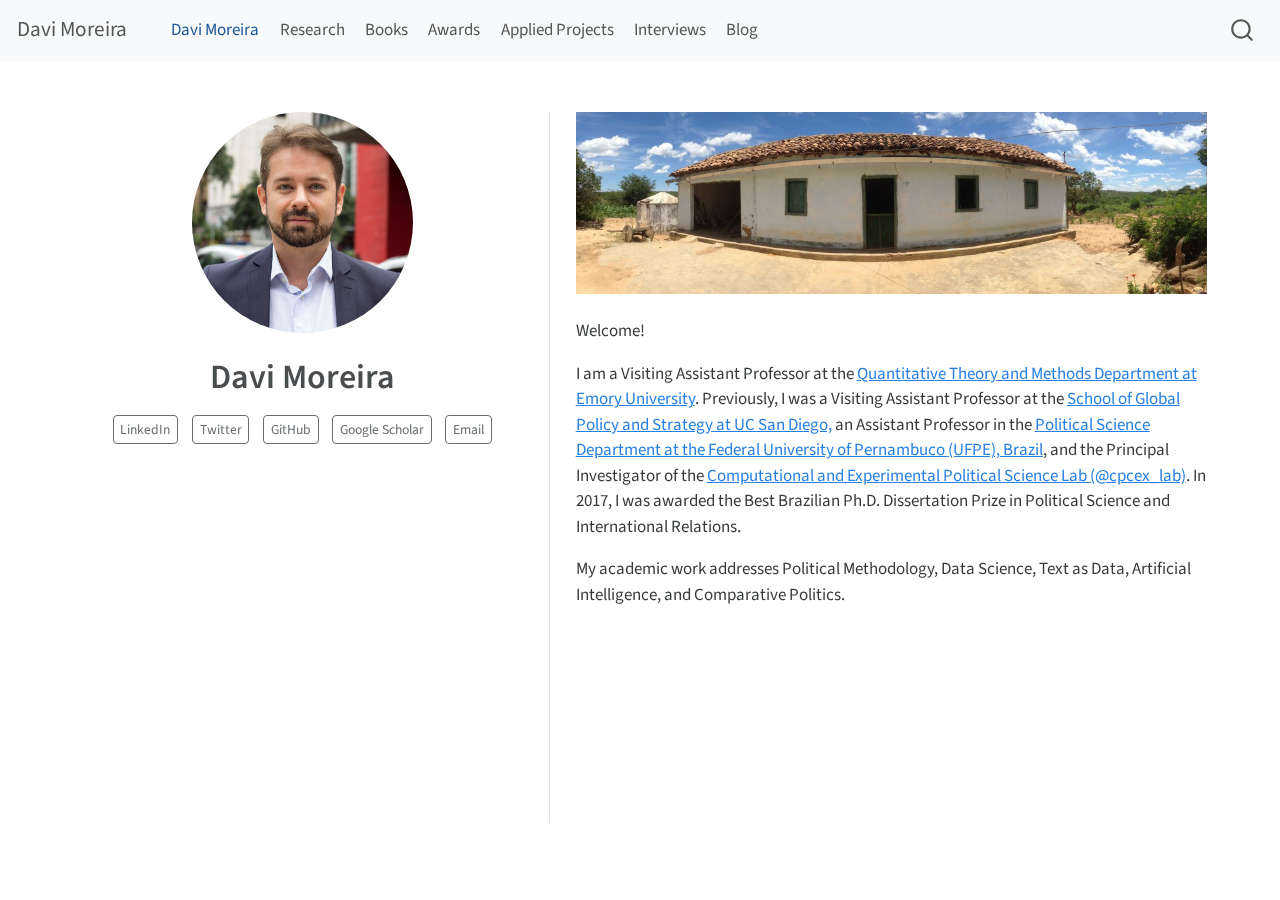
==== docs/index.html @ ae3ad975 "removing home button" ====
<!DOCTYPE html>
<html xmlns="http://www.w3.org/1999/xhtml" lang="en" xml:lang="en"><head>

<meta charset="utf-8">
<meta name="generator" content="quarto-1.3.450">

<meta name="viewport" content="width=device-width, initial-scale=1.0, user-scalable=yes">


<title>Davi Moreira</title>
<style>
code{white-space: pre-wrap;}
span.smallcaps{font-variant: small-caps;}
div.columns{display: flex; gap: min(4vw, 1.5em);}
div.column{flex: auto; overflow-x: auto;}
div.hanging-indent{margin-left: 1.5em; text-indent: -1.5em;}
ul.task-list{list-style: none;}
ul.task-list li input[type="checkbox"] {
  width: 0.8em;
  margin: 0 0.8em 0.2em -1em; /* quarto-specific, see https://github.com/quarto-dev/quarto-cli/issues/4556 */ 
  vertical-align: middle;
}
</style>


<script src="site_libs/quarto-nav/quarto-nav.js"></script>
<script src="site_libs/quarto-nav/headroom.min.js"></script>
<script src="site_libs/clipboard/clipboard.min.js"></script>
<script src="site_libs/quarto-search/autocomplete.umd.js"></script>
<script src="site_libs/quarto-search/fuse.min.js"></script>
<script src="site_libs/quarto-search/quarto-search.js"></script>
<meta name="quarto:offset" content="./">
<script src="site_libs/quarto-html/quarto.js"></script>
<script src="site_libs/quarto-html/popper.min.js"></script>
<script src="site_libs/quarto-html/tippy.umd.min.js"></script>
<link href="site_libs/quarto-html/tippy.css" rel="stylesheet">
<link href="site_libs/quarto-html/quarto-syntax-highlighting.css" rel="stylesheet" id="quarto-text-highlighting-styles">
<script src="site_libs/bootstrap/bootstrap.min.js"></script>
<link href="site_libs/bootstrap/bootstrap-icons.css" rel="stylesheet">
<link href="site_libs/bootstrap/bootstrap.min.css" rel="stylesheet" id="quarto-bootstrap" data-mode="light">
<script id="quarto-search-options" type="application/json">{
  "location": "navbar",
  "copy-button": false,
  "collapse-after": 3,
  "panel-placement": "end",
  "type": "overlay",
  "limit": 20,
  "language": {
    "search-no-results-text": "No results",
    "search-matching-documents-text": "matching documents",
    "search-copy-link-title": "Copy link to search",
    "search-hide-matches-text": "Hide additional matches",
    "search-more-match-text": "more match in this document",
    "search-more-matches-text": "more matches in this document",
    "search-clear-button-title": "Clear",
    "search-detached-cancel-button-title": "Cancel",
    "search-submit-button-title": "Submit",
    "search-label": "Search"
  }
}</script>


<link rel="stylesheet" href="styles.css">
</head>

<body class="nav-fixed">

<div id="quarto-search-results"></div>
  <header id="quarto-header" class="headroom fixed-top">
    <nav class="navbar navbar-expand-lg navbar-dark ">
      <div class="navbar-container container-fluid">
      <div class="navbar-brand-container">
    <a class="navbar-brand" href="./index.html">
    <span class="navbar-title">Davi Moreira</span>
    </a>
  </div>
            <div id="quarto-search" class="" title="Search"></div>
          <button class="navbar-toggler" type="button" data-bs-toggle="collapse" data-bs-target="#navbarCollapse" aria-controls="navbarCollapse" aria-expanded="false" aria-label="Toggle navigation" onclick="if (window.quartoToggleHeadroom) { window.quartoToggleHeadroom(); }">
  <span class="navbar-toggler-icon"></span>
</button>
          <div class="collapse navbar-collapse" id="navbarCollapse">
            <ul class="navbar-nav navbar-nav-scroll me-auto">
  <li class="nav-item">
    <a class="nav-link active" href="./index.html" rel="" target="" aria-current="page">
 <span class="menu-text">Davi Moreira</span></a>
  </li>  
  <li class="nav-item">
    <a class="nav-link" href="./research.html" rel="" target="">
 <span class="menu-text">Research</span></a>
  </li>  
  <li class="nav-item">
    <a class="nav-link" href="./books.html" rel="" target="">
 <span class="menu-text">Books</span></a>
  </li>  
  <li class="nav-item">
    <a class="nav-link" href="./awards.html" rel="" target="">
 <span class="menu-text">Awards</span></a>
  </li>  
  <li class="nav-item">
    <a class="nav-link" href="./applied_projects.html" rel="" target="">
 <span class="menu-text">Applied Projects</span></a>
  </li>  
  <li class="nav-item">
    <a class="nav-link" href="./interviews.html" rel="" target="">
 <span class="menu-text">Interviews</span></a>
  </li>  
  <li class="nav-item">
    <a class="nav-link" href="./blog.html" rel="" target="">
 <span class="menu-text">Blog</span></a>
  </li>  
</ul>
            <div class="quarto-navbar-tools ms-auto">
</div>
          </div> <!-- /navcollapse -->
      </div> <!-- /container-fluid -->
    </nav>
</header>
<!-- content -->
<div id="quarto-content" class="quarto-container page-columns page-rows-contents page-layout-full page-navbar">
<!-- sidebar -->
<!-- margin-sidebar -->
    
<!-- main -->
<div class="quarto-about-trestles column-page">
  <div class="about-entity">
    <img src="headshot.JPG" class="about-image
  round " style="height: 13em; width: 13em;">
<header id="title-block-header" class="quarto-title-block default">
<div class="quarto-title">
<h1 class="title">Davi Moreira</h1>
</div>
<div class="quarto-title-meta">
  </div>
</header>
    <div class="about-links">
  <a href="https://www.linkedin.com/in/davimoreira/" class="about-link" rel="" target="">
     <span class="about-link-text">LinkedIn</span>
  </a>
  <a href="https://twitter.com/davicmoreira" class="about-link" rel="" target="">
     <span class="about-link-text">Twitter</span>
  </a>
  <a href="https://github.com/davi-moreira" class="about-link" rel="" target="">
     <span class="about-link-text">GitHub</span>
  </a>
  <a href="https://scholar.google.com.br/citations?hl=pt-BR&amp;user=dS9bbdMAAAAJ" class="about-link" rel="" target="">
     <span class="about-link-text">Google Scholar</span>
  </a>
  <a href="mailto:davi.moreira@emory.edu" class="about-link" rel="" target="">
     <span class="about-link-text">Email</span>
  </a>
</div>
  </div>
  <div class="about-contents"><main class="content column-page" id="quarto-document-content">
<!--- https://ucsb-meds.github.io/creating-quarto-websites/#publish-your-site-with-github-pages --->
<div class="quarto-figure quarto-figure-center">
<figure class="figure">
<p><img src="casa_condeuba.jpeg" class="img-fluid figure-img"></p>
</figure>
</div>
<p>Welcome!</p>
<p>I am a Visiting Assistant Professor at the <a href="https://quantitative.emory.edu/index.html">Quantitative Theory and Methods Department at Emory University</a>. Previously, I was a Visiting Assistant Professor at the <a href="https://gps.ucsd.edu/">School of Global Policy and Strategy at UC San Diego,</a> an Assistant Professor in the <a href="https://www.ufpe.br/dcp">Political Science Department at the Federal University of Pernambuco (UFPE), Brazil</a>, and the Principal Investigator of the <a href="https://cpcex-lab.rbind.io/en/">Computational and Experimental Political Science Lab (@cpcex_lab)</a>. In 2017, I was awarded the Best Brazilian Ph.D.&nbsp;Dissertation Prize in Political Science and International Relations.</p>
<p>My academic work addresses Political Methodology, Data Science, Text as Data, Artificial Intelligence, and Comparative Politics.</p>


</main></div>
</div>
 <!-- /main -->
<script id="quarto-html-after-body" type="application/javascript">
window.document.addEventListener("DOMContentLoaded", function (event) {
  const toggleBodyColorMode = (bsSheetEl) => {
    const mode = bsSheetEl.getAttribute("data-mode");
    const bodyEl = window.document.querySelector("body");
    if (mode === "dark") {
      bodyEl.classList.add("quarto-dark");
      bodyEl.classList.remove("quarto-light");
    } else {
      bodyEl.classList.add("quarto-light");
      bodyEl.classList.remove("quarto-dark");
    }
  }
  const toggleBodyColorPrimary = () => {
    const bsSheetEl = window.document.querySelector("link#quarto-bootstrap");
    if (bsSheetEl) {
      toggleBodyColorMode(bsSheetEl);
    }
  }
  toggleBodyColorPrimary();  
  const isCodeAnnotation = (el) => {
    for (const clz of el.classList) {
      if (clz.startsWith('code-annotation-')) {                     
        return true;
      }
    }
    return false;
  }
  const clipboard = new window.ClipboardJS('.code-copy-button', {
    text: function(trigger) {
      const codeEl = trigger.previousElementSibling.cloneNode(true);
      for (const childEl of codeEl.children) {
        if (isCodeAnnotation(childEl)) {
          childEl.remove();
        }
      }
      return codeEl.innerText;
    }
  });
  clipboard.on('success', function(e) {
    // button target
    const button = e.trigger;
    // don't keep focus
    button.blur();
    // flash "checked"
    button.classList.add('code-copy-button-checked');
    var currentTitle = button.getAttribute("title");
    button.setAttribute("title", "Copied!");
    let tooltip;
    if (window.bootstrap) {
      button.setAttribute("data-bs-toggle", "tooltip");
      button.setAttribute("data-bs-placement", "left");
      button.setAttribute("data-bs-title", "Copied!");
      tooltip = new bootstrap.Tooltip(button, 
        { trigger: "manual", 
          customClass: "code-copy-button-tooltip",
          offset: [0, -8]});
      tooltip.show();    
    }
    setTimeout(function() {
      if (tooltip) {
        tooltip.hide();
        button.removeAttribute("data-bs-title");
        button.removeAttribute("data-bs-toggle");
        button.removeAttribute("data-bs-placement");
      }
      button.setAttribute("title", currentTitle);
      button.classList.remove('code-copy-button-checked');
    }, 1000);
    // clear code selection
    e.clearSelection();
  });
  function tippyHover(el, contentFn) {
    const config = {
      allowHTML: true,
      content: contentFn,
      maxWidth: 500,
      delay: 100,
      arrow: false,
      appendTo: function(el) {
          return el.parentElement;
      },
      interactive: true,
      interactiveBorder: 10,
      theme: 'quarto',
      placement: 'bottom-start'
    };
    window.tippy(el, config); 
  }
  const noterefs = window.document.querySelectorAll('a[role="doc-noteref"]');
  for (var i=0; i<noterefs.length; i++) {
    const ref = noterefs[i];
    tippyHover(ref, function() {
      // use id or data attribute instead here
      let href = ref.getAttribute('data-footnote-href') || ref.getAttribute('href');
      try { href = new URL(href).hash; } catch {}
      const id = href.replace(/^#\/?/, "");
      const note = window.document.getElementById(id);
      return note.innerHTML;
    });
  }
      let selectedAnnoteEl;
      const selectorForAnnotation = ( cell, annotation) => {
        let cellAttr = 'data-code-cell="' + cell + '"';
        let lineAttr = 'data-code-annotation="' +  annotation + '"';
        const selector = 'span[' + cellAttr + '][' + lineAttr + ']';
        return selector;
      }
      const selectCodeLines = (annoteEl) => {
        const doc = window.document;
        const targetCell = annoteEl.getAttribute("data-target-cell");
        const targetAnnotation = annoteEl.getAttribute("data-target-annotation");
        const annoteSpan = window.document.querySelector(selectorForAnnotation(targetCell, targetAnnotation));
        const lines = annoteSpan.getAttribute("data-code-lines").split(",");
        const lineIds = lines.map((line) => {
          return targetCell + "-" + line;
        })
        let top = null;
        let height = null;
        let parent = null;
        if (lineIds.length > 0) {
            //compute the position of the single el (top and bottom and make a div)
            const el = window.document.getElementById(lineIds[0]);
            top = el.offsetTop;
            height = el.offsetHeight;
            parent = el.parentElement.parentElement;
          if (lineIds.length > 1) {
            const lastEl = window.document.getElementById(lineIds[lineIds.length - 1]);
            const bottom = lastEl.offsetTop + lastEl.offsetHeight;
            height = bottom - top;
          }
          if (top !== null && height !== null && parent !== null) {
            // cook up a div (if necessary) and position it 
            let div = window.document.getElementById("code-annotation-line-highlight");
            if (div === null) {
              div = window.document.createElement("div");
              div.setAttribute("id", "code-annotation-line-highlight");
              div.style.position = 'absolute';
              parent.appendChild(div);
            }
            div.style.top = top - 2 + "px";
            div.style.height = height + 4 + "px";
            let gutterDiv = window.document.getElementById("code-annotation-line-highlight-gutter");
            if (gutterDiv === null) {
              gutterDiv = window.document.createElement("div");
              gutterDiv.setAttribute("id", "code-annotation-line-highlight-gutter");
              gutterDiv.style.position = 'absolute';
              const codeCell = window.document.getElementById(targetCell);
              const gutter = codeCell.querySelector('.code-annotation-gutter');
              gutter.appendChild(gutterDiv);
            }
            gutterDiv.style.top = top - 2 + "px";
            gutterDiv.style.height = height + 4 + "px";
          }
          selectedAnnoteEl = annoteEl;
        }
      };
      const unselectCodeLines = () => {
        const elementsIds = ["code-annotation-line-highlight", "code-annotation-line-highlight-gutter"];
        elementsIds.forEach((elId) => {
          const div = window.document.getElementById(elId);
          if (div) {
            div.remove();
          }
        });
        selectedAnnoteEl = undefined;
      };
      // Attach click handler to the DT
      const annoteDls = window.document.querySelectorAll('dt[data-target-cell]');
      for (const annoteDlNode of annoteDls) {
        annoteDlNode.addEventListener('click', (event) => {
          const clickedEl = event.target;
          if (clickedEl !== selectedAnnoteEl) {
            unselectCodeLines();
            const activeEl = window.document.querySelector('dt[data-target-cell].code-annotation-active');
            if (activeEl) {
              activeEl.classList.remove('code-annotation-active');
            }
            selectCodeLines(clickedEl);
            clickedEl.classList.add('code-annotation-active');
          } else {
            // Unselect the line
            unselectCodeLines();
            clickedEl.classList.remove('code-annotation-active');
          }
        });
      }
  const findCites = (el) => {
    const parentEl = el.parentElement;
    if (parentEl) {
      const cites = parentEl.dataset.cites;
      if (cites) {
        return {
          el,
          cites: cites.split(' ')
        };
      } else {
        return findCites(el.parentElement)
      }
    } else {
      return undefined;
    }
  };
  var bibliorefs = window.document.querySelectorAll('a[role="doc-biblioref"]');
  for (var i=0; i<bibliorefs.length; i++) {
    const ref = bibliorefs[i];
    const citeInfo = findCites(ref);
    if (citeInfo) {
      tippyHover(citeInfo.el, function() {
        var popup = window.document.createElement('div');
        citeInfo.cites.forEach(function(cite) {
          var citeDiv = window.document.createElement('div');
          citeDiv.classList.add('hanging-indent');
          citeDiv.classList.add('csl-entry');
          var biblioDiv = window.document.getElementById('ref-' + cite);
          if (biblioDiv) {
            citeDiv.innerHTML = biblioDiv.innerHTML;
          }
          popup.appendChild(citeDiv);
        });
        return popup.innerHTML;
      });
    }
  }
});
</script>
</div> <!-- /content -->



</body></html>
---- docs/site_libs/quarto-html/tippy.css ----
.tippy-box[data-animation=fade][data-state=hidden]{opacity:0}[data-tippy-root]{max-width:calc(100vw - 10px)}.tippy-box{position:relative;background-color:#333;color:#fff;border-radius:4px;font-size:14px;line-height:1.4;white-space:normal;outline:0;transition-property:transform,visibility,opacity}.tippy-box[data-placement^=top]>.tippy-arrow{bottom:0}.tippy-box[data-placement^=top]>.tippy-arrow:before{bottom:-7px;left:0;border-width:8px 8px 0;border-top-color:initial;transform-origin:center top}.tippy-box[data-placement^=bottom]>.tippy-arrow{top:0}.tippy-box[data-placement^=bottom]>.tippy-arrow:before{top:-7px;left:0;border-width:0 8px 8px;border-bottom-color:initial;transform-origin:center bottom}.tippy-box[data-placement^=left]>.tippy-arrow{right:0}.tippy-box[data-placement^=left]>.tippy-arrow:before{border-width:8px 0 8px 8px;border-left-color:initial;right:-7px;transform-origin:center left}.tippy-box[data-placement^=right]>.tippy-arrow{left:0}.tippy-box[data-placement^=right]>.tippy-arrow:before{left:-7px;border-width:8px 8px 8px 0;border-right-color:initial;transform-origin:center right}.tippy-box[data-inertia][data-state=visible]{transition-timing-function:cubic-bezier(.54,1.5,.38,1.11)}.tippy-arrow{width:16px;height:16px;color:#333}.tippy-arrow:before{content:"";position:absolute;border-color:transparent;border-style:solid}.tippy-content{position:relative;padding:5px 9px;z-index:1}
---- docs/site_libs/quarto-html/quarto-syntax-highlighting.css ----
/* quarto syntax highlight colors */
:root {
  --quarto-hl-ot-color: #003B4F;
  --quarto-hl-at-color: #657422;
  --quarto-hl-ss-color: #20794D;
  --quarto-hl-an-color: #5E5E5E;
  --quarto-hl-fu-color: #4758AB;
  --quarto-hl-st-color: #20794D;
  --quarto-hl-cf-color: #003B4F;
  --quarto-hl-op-color: #5E5E5E;
  --quarto-hl-er-color: #AD0000;
  --quarto-hl-bn-color: #AD0000;
  --quarto-hl-al-color: #AD0000;
  --quarto-hl-va-color: #111111;
  --quarto-hl-bu-color: inherit;
  --quarto-hl-ex-color: inherit;
  --quarto-hl-pp-color: #AD0000;
  --quarto-hl-in-color: #5E5E5E;
  --quarto-hl-vs-color: #20794D;
  --quarto-hl-wa-color: #5E5E5E;
  --quarto-hl-do-color: #5E5E5E;
  --quarto-hl-im-color: #00769E;
  --quarto-hl-ch-color: #20794D;
  --quarto-hl-dt-color: #AD0000;
  --quarto-hl-fl-color: #AD0000;
  --quarto-hl-co-color: #5E5E5E;
  --quarto-hl-cv-color: #5E5E5E;
  --quarto-hl-cn-color: #8f5902;
  --quarto-hl-sc-color: #5E5E5E;
  --quarto-hl-dv-color: #AD0000;
  --quarto-hl-kw-color: #003B4F;
}

/* other quarto variables */
:root {
  --quarto-font-monospace: SFMono-Regular, Menlo, Monaco, Consolas, "Liberation Mono", "Courier New", monospace;
}

pre > code.sourceCode > span {
  color: #003B4F;
}

code span {
  color: #003B4F;
}

code.sourceCode > span {
  color: #003B4F;
}

div.sourceCode,
div.sourceCode pre.sourceCode {
  color: #003B4F;
}

code span.ot {
  color: #003B4F;
  font-style: inherit;
}

code span.at {
  color: #657422;
  font-style: inherit;
}

code span.ss {
  color: #20794D;
  font-style: inherit;
}

code span.an {
  color: #5E5E5E;
  font-style: inherit;
}

code span.fu {
  color: #4758AB;
  font-style: inherit;
}

code span.st {
  color: #20794D;
  font-style: inherit;
}

code span.cf {
  color: #003B4F;
  font-style: inherit;
}

code span.op {
  color: #5E5E5E;
  font-style: inherit;
}

code span.er {
  color: #AD0000;
  font-style: inherit;
}

code span.bn {
  color: #AD0000;
  font-style: inherit;
}

code span.al {
  color: #AD0000;
  font-style: inherit;
}

code span.va {
  color: #111111;
  font-style: inherit;
}

code span.bu {
  font-style: inherit;
}

code span.ex {
  font-style: inherit;
}

code span.pp {
  color: #AD0000;
  font-style: inherit;
}

code span.in {
  color: #5E5E5E;
  font-style: inherit;
}

code span.vs {
  color: #20794D;
  font-style: inherit;
}

code span.wa {
  color: #5E5E5E;
  font-style: italic;
}

code span.do {
  color: #5E5E5E;
  font-style: italic;
}

code span.im {
  color: #00769E;
  font-style: inherit;
}

code span.ch {
  color: #20794D;
  font-style: inherit;
}

code span.dt {
  color: #AD0000;
  font-style: inherit;
}

code span.fl {
  color: #AD0000;
  font-style: inherit;
}

code span.co {
  color: #5E5E5E;
  font-style: inherit;
}

code span.cv {
  color: #5E5E5E;
  font-style: italic;
}

code span.cn {
  color: #8f5902;
  font-style: inherit;
}

code span.sc {
  color: #5E5E5E;
  font-style: inherit;
}

code span.dv {
  color: #AD0000;
  font-style: inherit;
}

code span.kw {
  color: #003B4F;
  font-style: inherit;
}

.prevent-inlining {
  content: "</";
}

/*# sourceMappingURL=debc5d5d77c3f9108843748ff7464032.css.map */
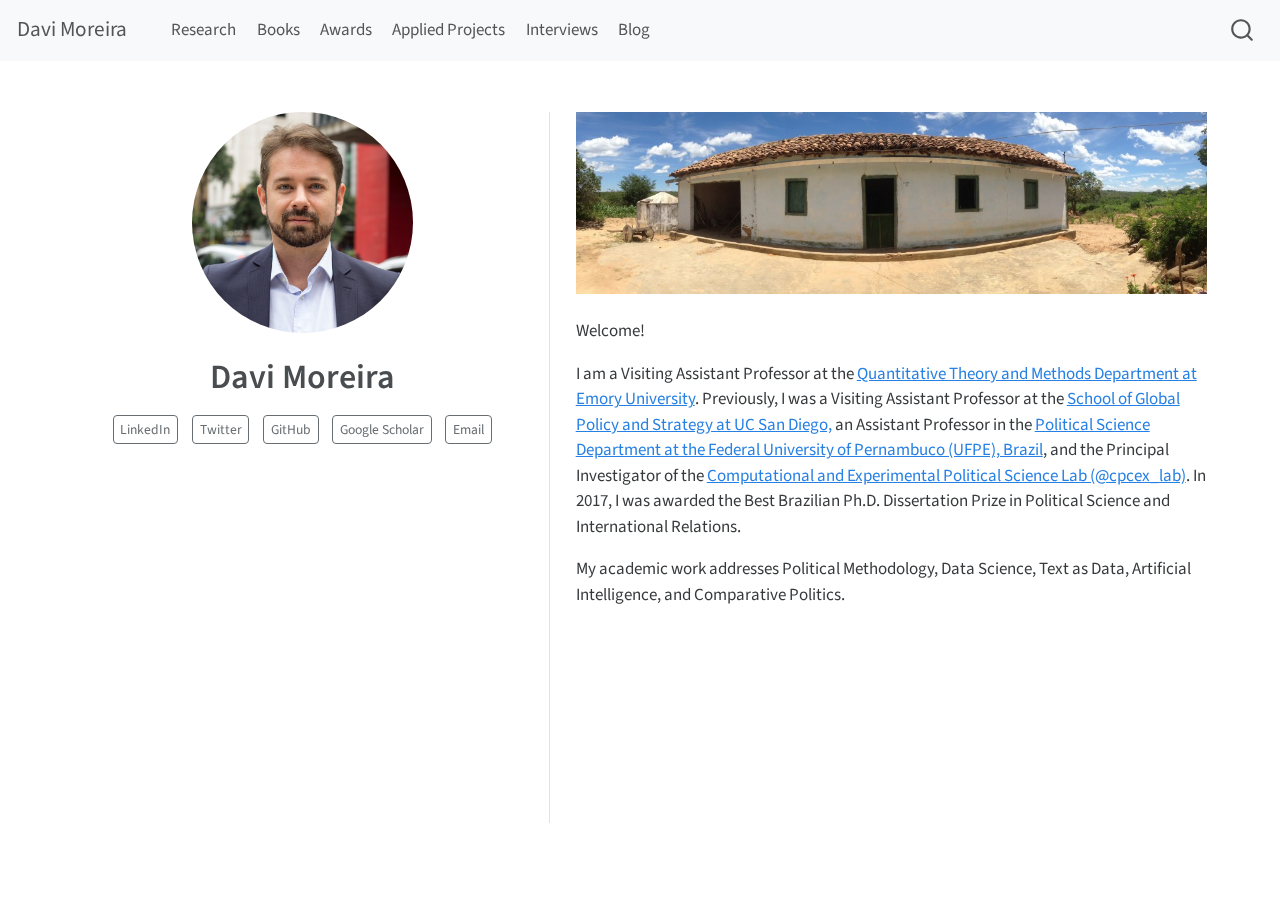
==== commit 37560458: "remove index" ====
--- a/docs/index.html
+++ b/docs/index.html
@@ -81,10 +81,6 @@
           <div class="collapse navbar-collapse" id="navbarCollapse">
             <ul class="navbar-nav navbar-nav-scroll me-auto">
   <li class="nav-item">
-    <a class="nav-link active" href="./index.html" rel="" target="" aria-current="page">
- <span class="menu-text">Davi Moreira</span></a>
-  </li>  
-  <li class="nav-item">
     <a class="nav-link" href="./research.html" rel="" target="">
  <span class="menu-text">Research</span></a>
   </li>  
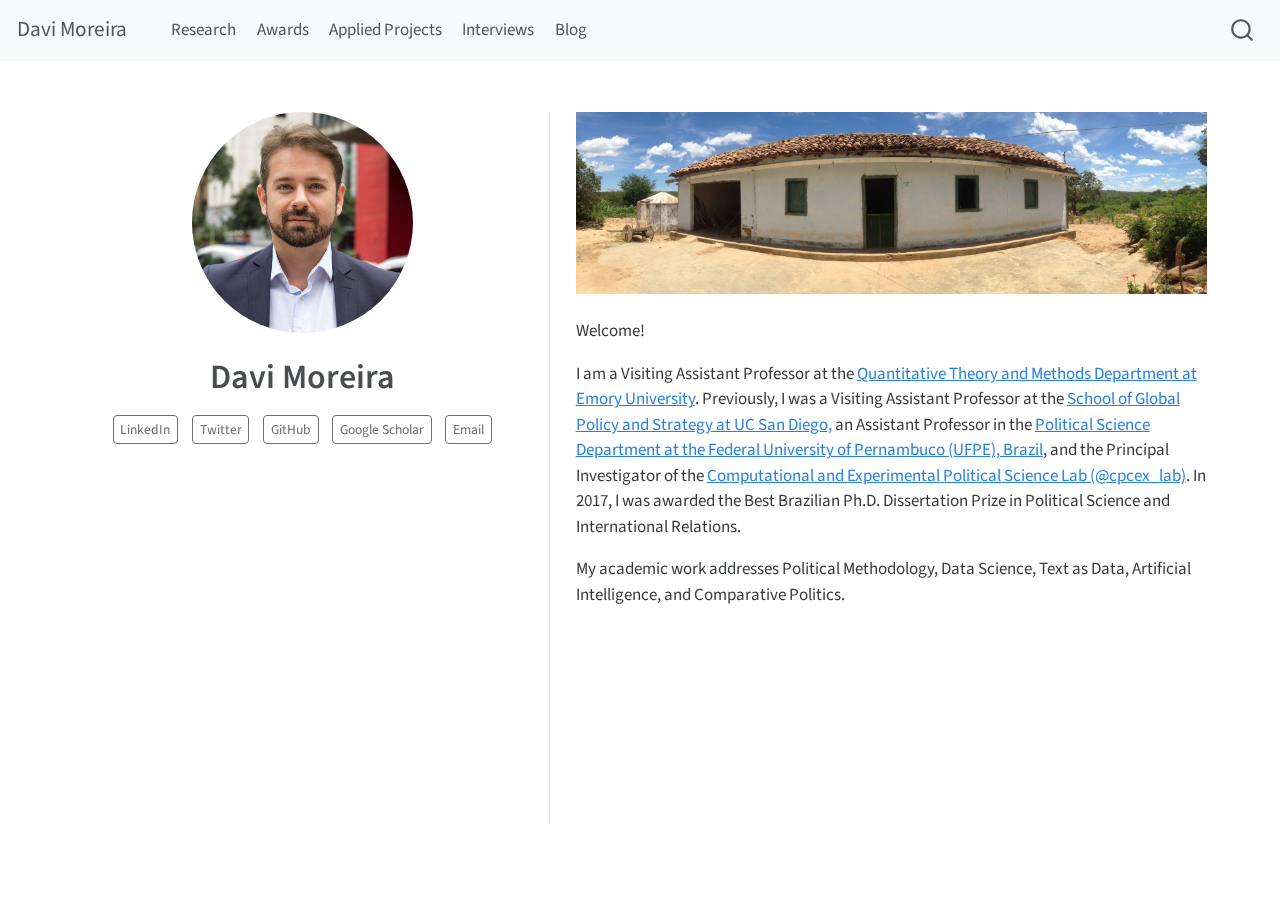
==== commit 405d0a81: "center?" ====
--- a/docs/index.html
+++ b/docs/index.html
@@ -85,10 +85,6 @@
  <span class="menu-text">Research</span></a>
   </li>  
   <li class="nav-item">
-    <a class="nav-link" href="./books.html" rel="" target="">
- <span class="menu-text">Books</span></a>
-  </li>  
-  <li class="nav-item">
     <a class="nav-link" href="./awards.html" rel="" target="">
  <span class="menu-text">Awards</span></a>
   </li>  
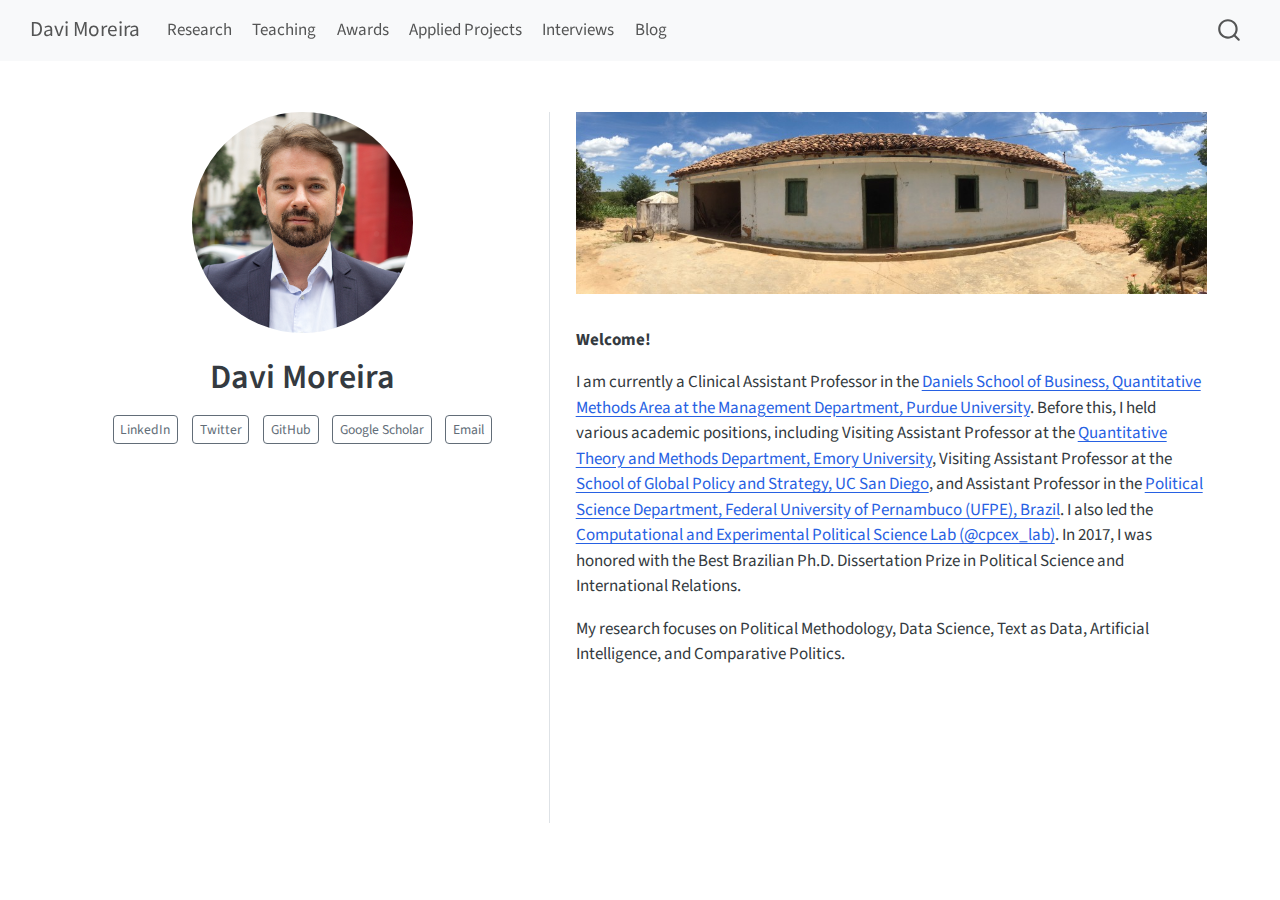
==== commit c27b333b: "update Purdue University!" ====
--- a/docs/index.html
+++ b/docs/index.html
@@ -2,7 +2,7 @@
 <html xmlns="http://www.w3.org/1999/xhtml" lang="en" xml:lang="en"><head>
 
 <meta charset="utf-8">
-<meta name="generator" content="quarto-1.3.450">
+<meta name="generator" content="quarto-1.4.555">
 
 <meta name="viewport" content="width=device-width, initial-scale=1.0, user-scalable=yes">
 
@@ -44,7 +44,13 @@
   "collapse-after": 3,
   "panel-placement": "end",
   "type": "overlay",
-  "limit": 20,
+  "limit": 50,
+  "keyboard-shortcut": [
+    "f",
+    "/",
+    "s"
+  ],
+  "show-item-context": false,
   "language": {
     "search-no-results-text": "No results",
     "search-matching-documents-text": "matching documents",
@@ -53,6 +59,7 @@
     "search-more-match-text": "more match in this document",
     "search-more-matches-text": "more matches in this document",
     "search-clear-button-title": "Clear",
+    "search-text-placeholder": "",
     "search-detached-cancel-button-title": "Cancel",
     "search-submit-button-title": "Submit",
     "search-label": "Search"
@@ -67,9 +74,9 @@
 
 <div id="quarto-search-results"></div>
   <header id="quarto-header" class="headroom fixed-top">
-    <nav class="navbar navbar-expand-lg navbar-dark ">
+    <nav class="navbar navbar-expand-lg " data-bs-theme="dark">
       <div class="navbar-container container-fluid">
-      <div class="navbar-brand-container">
+      <div class="navbar-brand-container mx-auto">
     <a class="navbar-brand" href="./index.html">
     <span class="navbar-title">Davi Moreira</span>
     </a>
@@ -81,29 +88,33 @@
           <div class="collapse navbar-collapse" id="navbarCollapse">
             <ul class="navbar-nav navbar-nav-scroll me-auto">
   <li class="nav-item">
-    <a class="nav-link" href="./research.html" rel="" target="">
- <span class="menu-text">Research</span></a>
+    <a class="nav-link" href="./research.html"> 
+<span class="menu-text">Research</span></a>
   </li>  
   <li class="nav-item">
-    <a class="nav-link" href="./awards.html" rel="" target="">
- <span class="menu-text">Awards</span></a>
+    <a class="nav-link" href="./teaching.html"> 
+<span class="menu-text">Teaching</span></a>
   </li>  
   <li class="nav-item">
-    <a class="nav-link" href="./applied_projects.html" rel="" target="">
- <span class="menu-text">Applied Projects</span></a>
+    <a class="nav-link" href="./awards.html"> 
+<span class="menu-text">Awards</span></a>
   </li>  
   <li class="nav-item">
-    <a class="nav-link" href="./interviews.html" rel="" target="">
- <span class="menu-text">Interviews</span></a>
+    <a class="nav-link" href="./applied_projects.html"> 
+<span class="menu-text">Applied Projects</span></a>
   </li>  
   <li class="nav-item">
-    <a class="nav-link" href="./blog.html" rel="" target="">
- <span class="menu-text">Blog</span></a>
+    <a class="nav-link" href="./interviews.html"> 
+<span class="menu-text">Interviews</span></a>
+  </li>  
+  <li class="nav-item">
+    <a class="nav-link" href="./blog.html"> 
+<span class="menu-text">Blog</span></a>
   </li>  
 </ul>
-            <div class="quarto-navbar-tools ms-auto">
+          </div> <!-- /navcollapse -->
+          <div class="quarto-navbar-tools">
 </div>
-          </div> <!-- /navcollapse -->
       </div> <!-- /container-fluid -->
     </nav>
 </header>
@@ -113,7 +124,7 @@
 <!-- margin-sidebar -->
     
 <!-- main -->
-<div class="quarto-about-trestles column-page">
+<div class="quarto-about-trestles content column-page">
   <div class="about-entity">
     <img src="headshot.JPG" class="about-image
   round " style="height: 13em; width: 13em;">
@@ -121,7 +132,7 @@
 <div class="quarto-title">
 <h1 class="title">Davi Moreira</h1>
 </div>
-<div class="quarto-title-meta">
+<div class="quarto-title-meta column-page">
   </div>
 </header>
     <div class="about-links">
@@ -146,12 +157,12 @@
 <!--- https://ucsb-meds.github.io/creating-quarto-websites/#publish-your-site-with-github-pages --->
 <div class="quarto-figure quarto-figure-center">
 <figure class="figure">
-<p><img src="casa_condeuba.jpeg" class="img-fluid figure-img"></p>
+<p><img src="casa_condeuba.jpeg" class="img-fluid quarto-figure quarto-figure-center figure-img"></p>
 </figure>
 </div>
-<p>Welcome!</p>
-<p>I am a Visiting Assistant Professor at the <a href="https://quantitative.emory.edu/index.html">Quantitative Theory and Methods Department at Emory University</a>. Previously, I was a Visiting Assistant Professor at the <a href="https://gps.ucsd.edu/">School of Global Policy and Strategy at UC San Diego,</a> an Assistant Professor in the <a href="https://www.ufpe.br/dcp">Political Science Department at the Federal University of Pernambuco (UFPE), Brazil</a>, and the Principal Investigator of the <a href="https://cpcex-lab.rbind.io/en/">Computational and Experimental Political Science Lab (@cpcex_lab)</a>. In 2017, I was awarded the Best Brazilian Ph.D.&nbsp;Dissertation Prize in Political Science and International Relations.</p>
-<p>My academic work addresses Political Methodology, Data Science, Text as Data, Artificial Intelligence, and Comparative Politics.</p>
+<p><strong>Welcome!</strong></p>
+<p>I am currently a Clinical Assistant Professor in the <a href="https://business.purdue.edu/academics/quantitative-methods/">Daniels School of Business, Quantitative Methods Area at the Management Department, Purdue University</a>. Before this, I held various academic positions, including Visiting Assistant Professor at the <a href="https://quantitative.emory.edu/index.html">Quantitative Theory and Methods Department, Emory University</a>, Visiting Assistant Professor at the <a href="https://gps.ucsd.edu/">School of Global Policy and Strategy, UC San Diego</a>, and Assistant Professor in the <a href="https://www.ufpe.br/dcp">Political Science Department, Federal University of Pernambuco (UFPE), Brazil</a>. I also led the <a href="https://cpcex-lab.rbind.io/en/">Computational and Experimental Political Science Lab (@cpcex_lab)</a>. In 2017, I was honored with the Best Brazilian Ph.D.&nbsp;Dissertation Prize in Political Science and International Relations.</p>
+<p>My research focuses on Political Methodology, Data Science, Text as Data, Artificial Intelligence, and Comparative Politics.</p>
 
 
 </main></div>
@@ -229,10 +240,27 @@
     // clear code selection
     e.clearSelection();
   });
-  function tippyHover(el, contentFn) {
+    var localhostRegex = new RegExp(/^(?:http|https):\/\/localhost\:?[0-9]*\//);
+    var mailtoRegex = new RegExp(/^mailto:/);
+      var filterRegex = new RegExp('/' + window.location.host + '/');
+    var isInternal = (href) => {
+        return filterRegex.test(href) || localhostRegex.test(href) || mailtoRegex.test(href);
+    }
+    // Inspect non-navigation links and adorn them if external
+ 	var links = window.document.querySelectorAll('a[href]:not(.nav-link):not(.navbar-brand):not(.toc-action):not(.sidebar-link):not(.sidebar-item-toggle):not(.pagination-link):not(.no-external):not([aria-hidden]):not(.dropdown-item):not(.quarto-navigation-tool)');
+    for (var i=0; i<links.length; i++) {
+      const link = links[i];
+      if (!isInternal(link.href)) {
+        // undo the damage that might have been done by quarto-nav.js in the case of
+        // links that we want to consider external
+        if (link.dataset.originalHref !== undefined) {
+          link.href = link.dataset.originalHref;
+        }
+      }
+    }
+  function tippyHover(el, contentFn, onTriggerFn, onUntriggerFn) {
     const config = {
       allowHTML: true,
-      content: contentFn,
       maxWidth: 500,
       delay: 100,
       arrow: false,
@@ -242,8 +270,17 @@
       interactive: true,
       interactiveBorder: 10,
       theme: 'quarto',
-      placement: 'bottom-start'
+      placement: 'bottom-start',
     };
+    if (contentFn) {
+      config.content = contentFn;
+    }
+    if (onTriggerFn) {
+      config.onTrigger = onTriggerFn;
+    }
+    if (onUntriggerFn) {
+      config.onUntrigger = onUntriggerFn;
+    }
     window.tippy(el, config); 
   }
   const noterefs = window.document.querySelectorAll('a[role="doc-noteref"]');
@@ -255,7 +292,130 @@
       try { href = new URL(href).hash; } catch {}
       const id = href.replace(/^#\/?/, "");
       const note = window.document.getElementById(id);
-      return note.innerHTML;
+      if (note) {
+        return note.innerHTML;
+      } else {
+        return "";
+      }
+    });
+  }
+  const xrefs = window.document.querySelectorAll('a.quarto-xref');
+  const processXRef = (id, note) => {
+    // Strip column container classes
+    const stripColumnClz = (el) => {
+      el.classList.remove("page-full", "page-columns");
+      if (el.children) {
+        for (const child of el.children) {
+          stripColumnClz(child);
+        }
+      }
+    }
+    stripColumnClz(note)
+    if (id === null || id.startsWith('sec-')) {
+      // Special case sections, only their first couple elements
+      const container = document.createElement("div");
+      if (note.children && note.children.length > 2) {
+        container.appendChild(note.children[0].cloneNode(true));
+        for (let i = 1; i < note.children.length; i++) {
+          const child = note.children[i];
+          if (child.tagName === "P" && child.innerText === "") {
+            continue;
+          } else {
+            container.appendChild(child.cloneNode(true));
+            break;
+          }
+        }
+        if (window.Quarto?.typesetMath) {
+          window.Quarto.typesetMath(container);
+        }
+        return container.innerHTML
+      } else {
+        if (window.Quarto?.typesetMath) {
+          window.Quarto.typesetMath(note);
+        }
+        return note.innerHTML;
+      }
+    } else {
+      // Remove any anchor links if they are present
+      const anchorLink = note.querySelector('a.anchorjs-link');
+      if (anchorLink) {
+        anchorLink.remove();
+      }
+      if (window.Quarto?.typesetMath) {
+        window.Quarto.typesetMath(note);
+      }
+      // TODO in 1.5, we should make sure this works without a callout special case
+      if (note.classList.contains("callout")) {
+        return note.outerHTML;
+      } else {
+        return note.innerHTML;
+      }
+    }
+  }
+  for (var i=0; i<xrefs.length; i++) {
+    const xref = xrefs[i];
+    tippyHover(xref, undefined, function(instance) {
+      instance.disable();
+      let url = xref.getAttribute('href');
+      let hash = undefined; 
+      if (url.startsWith('#')) {
+        hash = url;
+      } else {
+        try { hash = new URL(url).hash; } catch {}
+      }
+      if (hash) {
+        const id = hash.replace(/^#\/?/, "");
+        const note = window.document.getElementById(id);
+        if (note !== null) {
+          try {
+            const html = processXRef(id, note.cloneNode(true));
+            instance.setContent(html);
+          } finally {
+            instance.enable();
+            instance.show();
+          }
+        } else {
+          // See if we can fetch this
+          fetch(url.split('#')[0])
+          .then(res => res.text())
+          .then(html => {
+            const parser = new DOMParser();
+            const htmlDoc = parser.parseFromString(html, "text/html");
+            const note = htmlDoc.getElementById(id);
+            if (note !== null) {
+              const html = processXRef(id, note);
+              instance.setContent(html);
+            } 
+          }).finally(() => {
+            instance.enable();
+            instance.show();
+          });
+        }
+      } else {
+        // See if we can fetch a full url (with no hash to target)
+        // This is a special case and we should probably do some content thinning / targeting
+        fetch(url)
+        .then(res => res.text())
+        .then(html => {
+          const parser = new DOMParser();
+          const htmlDoc = parser.parseFromString(html, "text/html");
+          const note = htmlDoc.querySelector('main.content');
+          if (note !== null) {
+            // This should only happen for chapter cross references
+            // (since there is no id in the URL)
+            // remove the first header
+            if (note.children.length > 0 && note.children[0].tagName === "HEADER") {
+              note.children[0].remove();
+            }
+            const html = processXRef(null, note);
+            instance.setContent(html);
+          } 
+        }).finally(() => {
+          instance.enable();
+          instance.show();
+        });
+      }
+    }, function(instance) {
     });
   }
       let selectedAnnoteEl;
@@ -299,6 +459,7 @@
             }
             div.style.top = top - 2 + "px";
             div.style.height = height + 4 + "px";
+            div.style.left = 0;
             let gutterDiv = window.document.getElementById("code-annotation-line-highlight-gutter");
             if (gutterDiv === null) {
               gutterDiv = window.document.createElement("div");
@@ -324,6 +485,32 @@
         });
         selectedAnnoteEl = undefined;
       };
+        // Handle positioning of the toggle
+    window.addEventListener(
+      "resize",
+      throttle(() => {
+        elRect = undefined;
+        if (selectedAnnoteEl) {
+          selectCodeLines(selectedAnnoteEl);
+        }
+      }, 10)
+    );
+    function throttle(fn, ms) {
+    let throttle = false;
+    let timer;
+      return (...args) => {
+        if(!throttle) { // first call gets through
+            fn.apply(this, args);
+            throttle = true;
+        } else { // all the others get throttled
+            if(timer) clearTimeout(timer); // cancel #2
+            timer = setTimeout(() => {
+              fn.apply(this, args);
+              timer = throttle = false;
+            }, ms);
+        }
+      };
+    }
       // Attach click handler to the DT
       const annoteDls = window.document.querySelectorAll('dt[data-target-cell]');
       for (const annoteDlNode of annoteDls) {
@@ -387,4 +574,5 @@
 
 
 
+
 </body></html>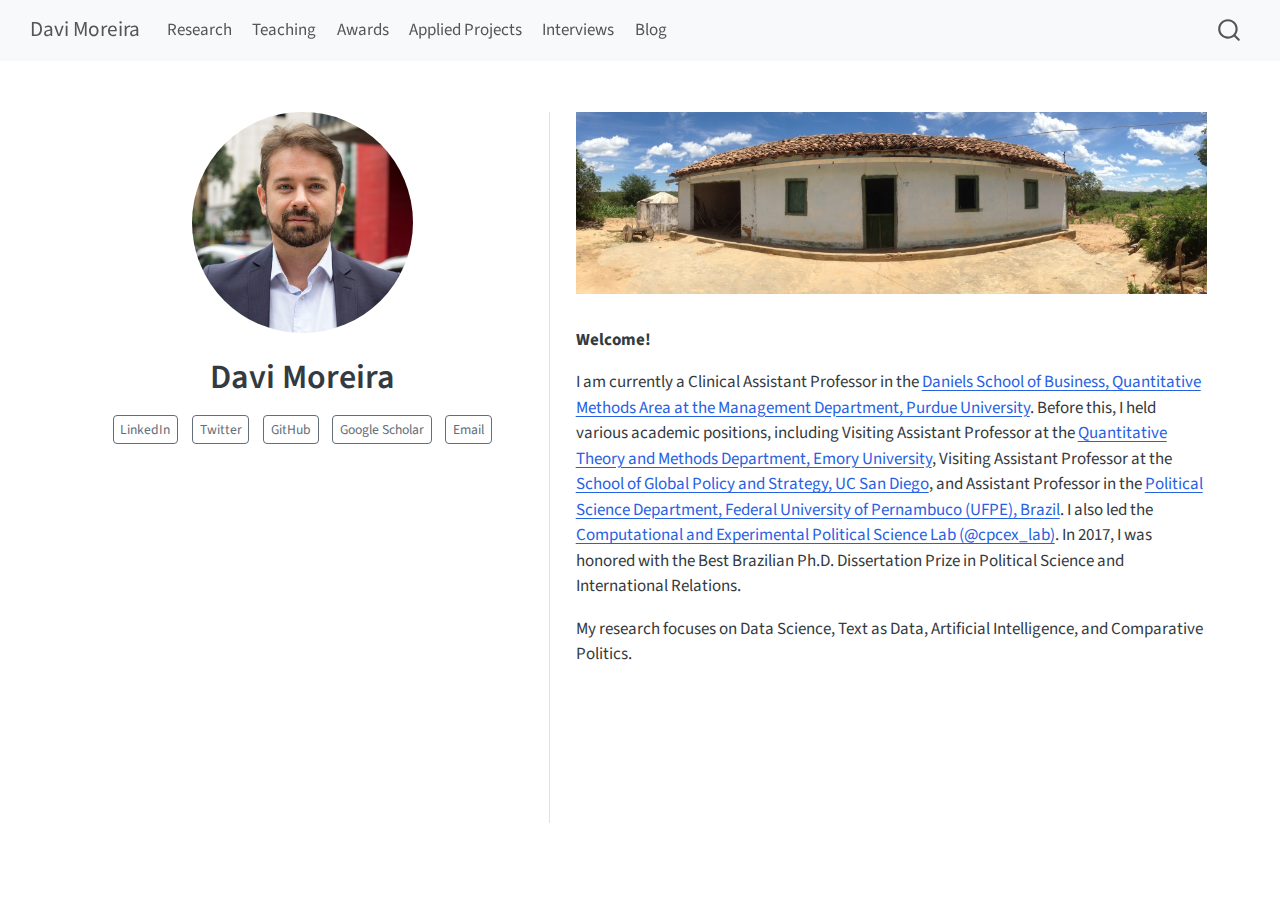
==== commit 9bc718ce: "update Purdue University research!" ====
--- a/docs/index.html
+++ b/docs/index.html
@@ -148,7 +148,7 @@
   <a href="https://scholar.google.com.br/citations?hl=pt-BR&amp;user=dS9bbdMAAAAJ" class="about-link" rel="" target="">
      <span class="about-link-text">Google Scholar</span>
   </a>
-  <a href="mailto:davi.moreira@emory.edu" class="about-link" rel="" target="">
+  <a href="mailto:dmoreira@purdue.edu" class="about-link" rel="" target="">
      <span class="about-link-text">Email</span>
   </a>
 </div>
@@ -162,7 +162,7 @@
 </div>
 <p><strong>Welcome!</strong></p>
 <p>I am currently a Clinical Assistant Professor in the <a href="https://business.purdue.edu/academics/quantitative-methods/">Daniels School of Business, Quantitative Methods Area at the Management Department, Purdue University</a>. Before this, I held various academic positions, including Visiting Assistant Professor at the <a href="https://quantitative.emory.edu/index.html">Quantitative Theory and Methods Department, Emory University</a>, Visiting Assistant Professor at the <a href="https://gps.ucsd.edu/">School of Global Policy and Strategy, UC San Diego</a>, and Assistant Professor in the <a href="https://www.ufpe.br/dcp">Political Science Department, Federal University of Pernambuco (UFPE), Brazil</a>. I also led the <a href="https://cpcex-lab.rbind.io/en/">Computational and Experimental Political Science Lab (@cpcex_lab)</a>. In 2017, I was honored with the Best Brazilian Ph.D.&nbsp;Dissertation Prize in Political Science and International Relations.</p>
-<p>My research focuses on Political Methodology, Data Science, Text as Data, Artificial Intelligence, and Comparative Politics.</p>
+<p>My research focuses on Data Science, Text as Data, Artificial Intelligence, and Comparative Politics.</p>
 
 
 </main></div>
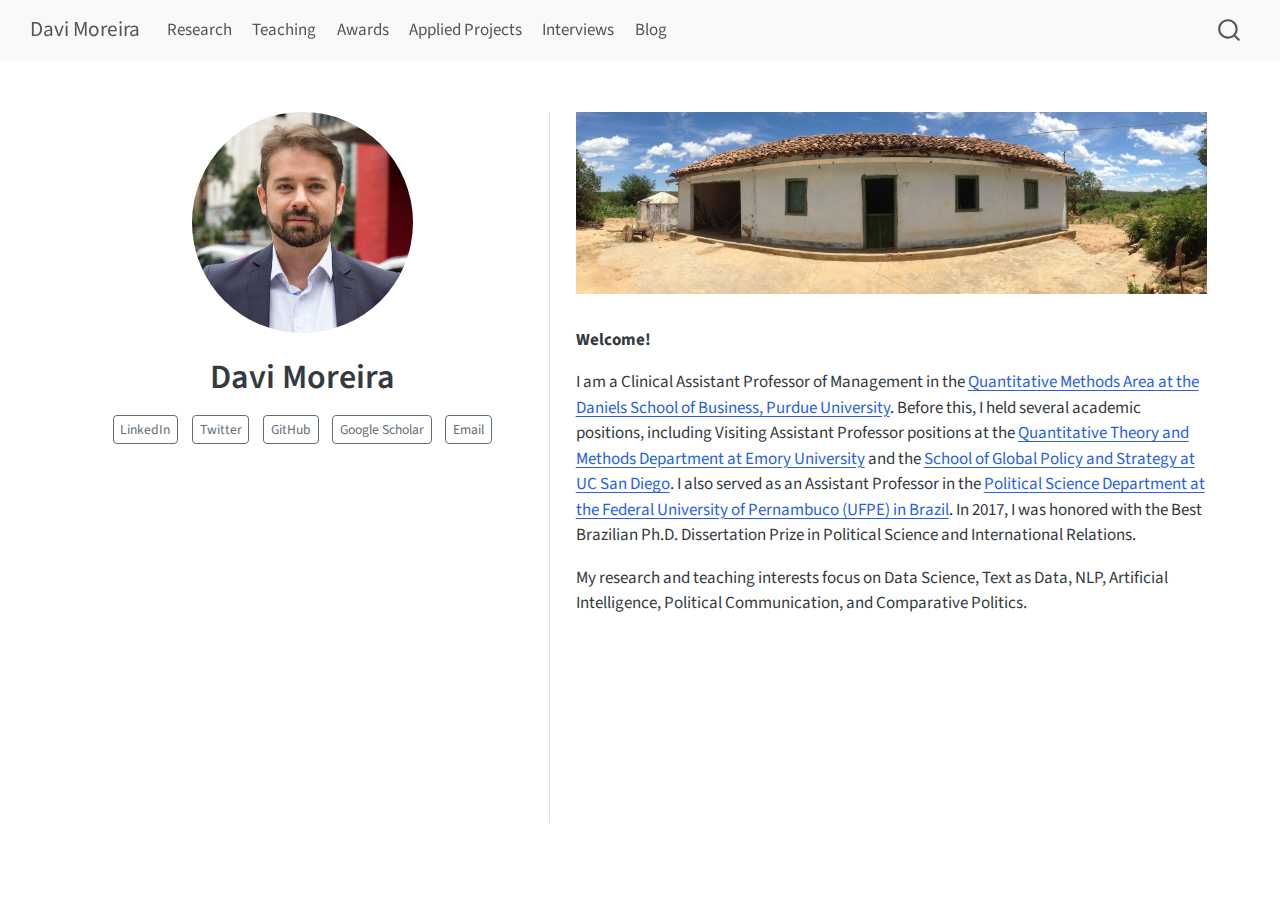
==== commit 39d50ceb: "new bio" ====
--- a/docs/index.html
+++ b/docs/index.html
@@ -161,8 +161,8 @@
 </figure>
 </div>
 <p><strong>Welcome!</strong></p>
-<p>I am currently a Clinical Assistant Professor in the <a href="https://business.purdue.edu/academics/quantitative-methods/">Daniels School of Business, Quantitative Methods Area at the Management Department, Purdue University</a>. Before this, I held various academic positions, including Visiting Assistant Professor at the <a href="https://quantitative.emory.edu/index.html">Quantitative Theory and Methods Department, Emory University</a>, Visiting Assistant Professor at the <a href="https://gps.ucsd.edu/">School of Global Policy and Strategy, UC San Diego</a>, and Assistant Professor in the <a href="https://www.ufpe.br/dcp">Political Science Department, Federal University of Pernambuco (UFPE), Brazil</a>. I also led the <a href="https://cpcex-lab.rbind.io/en/">Computational and Experimental Political Science Lab (@cpcex_lab)</a>. In 2017, I was honored with the Best Brazilian Ph.D.&nbsp;Dissertation Prize in Political Science and International Relations.</p>
-<p>My research focuses on Data Science, Text as Data, Artificial Intelligence, and Comparative Politics.</p>
+<p>I am a Clinical Assistant Professor of Management in the <a href="https://business.purdue.edu/academics/quantitative-methods/">Quantitative Methods Area at the Daniels School of Business, Purdue University</a>. Before this, I held several academic positions, including Visiting Assistant Professor positions at the <a href="https://quantitative.emory.edu/index.html">Quantitative Theory and Methods Department at Emory University</a> and the <a href="https://gps.ucsd.edu/">School of Global Policy and Strategy at UC San Diego</a>. I also served as an Assistant Professor in the <a href="https://www.ufpe.br/dcp">Political Science Department at the Federal University of Pernambuco (UFPE) in Brazil</a>. In 2017, I was honored with the Best Brazilian Ph.D.&nbsp;Dissertation Prize in Political Science and International Relations.</p>
+<p>My research and teaching interests focus on Data Science, Text as Data, NLP, Artificial Intelligence, Political Communication, and Comparative Politics.</p>
 
 
 </main></div>
